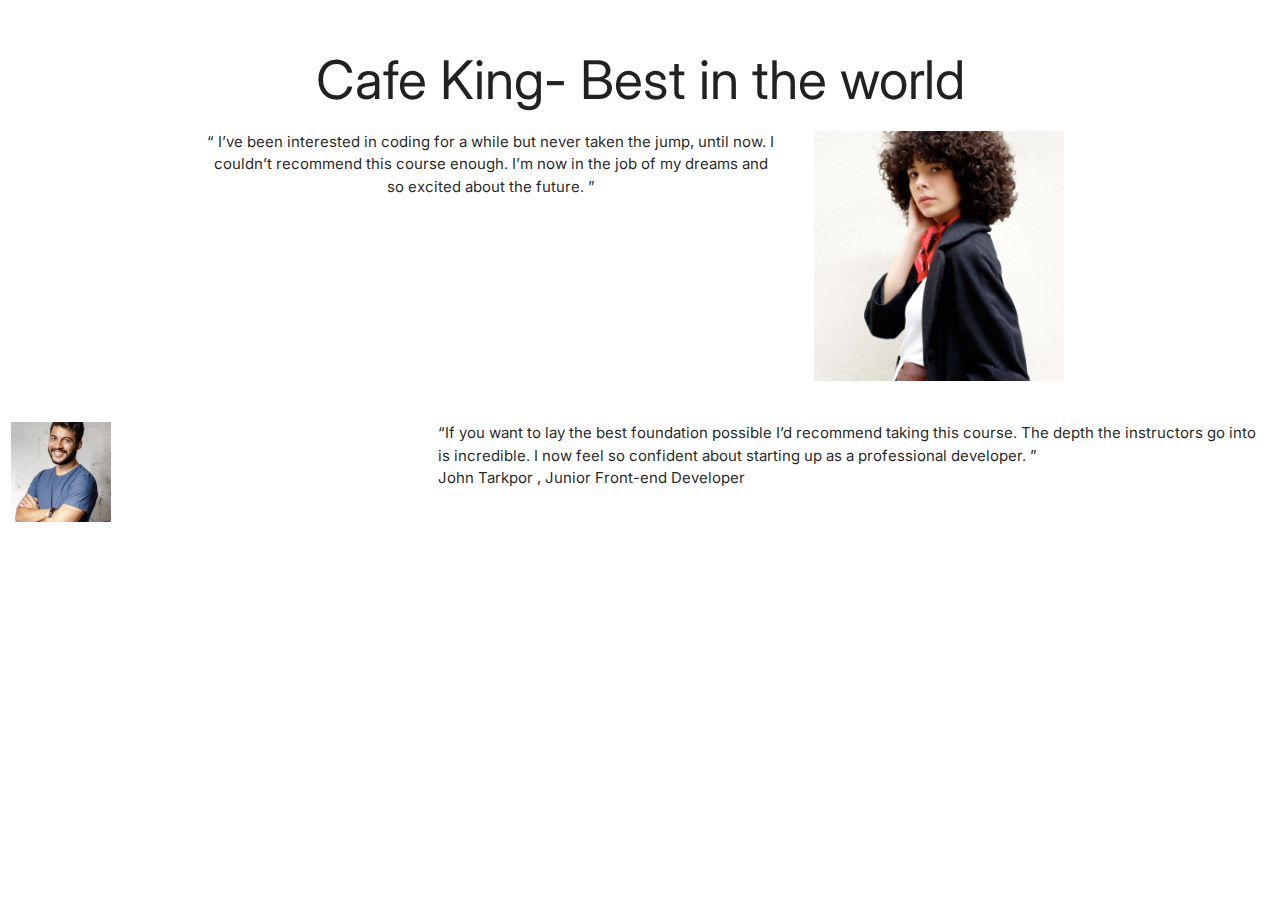
==== coding-bootcamp-testimonials-slider-master/index.html @ 4dec3c2e "coding-bootcamp-testimonials-slider-master" ====
<!DOCTYPE html>
<html lang="en">
<head>
  <meta charset="UTF-8">
  <meta name="viewport" content="width=device-width, initial-scale=1.0"> <!-- displays site properly based on user's device -->

  <link rel="icon" type="image/png" sizes="32x32" href="./images/favicon-32x32.png">

  <!--css-->
  <link rel="stylesheet" href="style.css"/>

  <!-- Compiled and minified CSS -->
  <link rel="stylesheet" href="https://cdnjs.cloudflare.com/ajax/libs/materialize/1.0.0/css/materialize.min.css">

  <!--google font-->
  <link href="https://fonts.googleapis.com/css2?family=Inter:wght@300&display=swap" rel="stylesheet"> 
  
  <title>Coding Bootcamp Testimonials Slider</title>

  
</head>
<body>
    <section class="description">
        <div class="section white center">
          <h2 class="header">Cafe King- Best in the world</h2>
            <div class="row container center">
              <div class="col center l8 s12 move">
                <p>
                  “ I’ve been interested in coding for a while but never taken the jump, until now. 
                  I couldn’t recommend this course enough. I’m now in the job of my dreams and so 
                  excited about the future. ”
                </p>
              </div><!--Larger 8 col and small 12 col-->
              <div class="col center l4 s12 move">
                <img src="images/image-tanya.jpg" height="250" width="auto" alt="coustmer">
              </div>
                
              </div>
            </div>
          </section>

        </li>

        <li>

          <div class="row">

            <div class="col s12 l4">
              <div class="card-image">
                <img src="images/image-john.jpg" height="100" width="100">
              </div>
            </div>

            
            <div class="col s12 l8">  
                <div class="card-stacked">
                <div class="card-content">
                  <p>“If you want to lay the best foundation possible I’d recommend taking this course. 
                    The depth the instructors go into is incredible. I now feel so confident about 
                    starting up as a professional developer. ”</p>
                </div>
                <div class="card-action">
                  <p>John Tarkpor , Junior Front-end Developer</p>
                </div>
              </div>
            </div>


          </div>

        </li>
      </ul>
    </div>
  </section>





  <!--Jqury Cdn from google-->
  <script src="https://cdnjs.cloudflare.com/ajax/libs/jquery/3.5.1/jquery.min.js" integrity="sha256-9/aliU8dGd2tb6OSsuzixeV4y/faTqgFtohetphbbj0=" crossorigin="anonymous"></script>
    
  <!-- Compiled and minified JavaScript -->
  <script src="https://cdnjs.cloudflare.com/ajax/libs/materialize/1.0.0/js/materialize.min.js"></script>

  <!--Coustom JS-->
  <script src="file.js"></script>
</body>
</html>



<!--

    <div class="col s12 m7">
    <h2 class="header">Horizontal Card</h2>
    <div class="card horizontal">
      <div class="card-image">
        <img src="https://lorempixel.com/100/190/nature/6">
      </div>
      <div class="card-stacked">
        <div class="card-content">
          <p>I am a very simple card. I am good at containing small bits of information.</p>
        </div>
        <div class="card-action">
          <a href="#">This is a link</a>
        </div>
      </div>
    </div>
  </div>

-->



<!--
<div class="row">

            <div class="col s12 l4">
              <div class="card-image">
                <img src="images/image-tanya.jpg" height="100" width="100">
              </div>
            </div>

            
            <div class="col s12 l8">  
                <div class="card-stacked">
                <div class="card-content">
                  <p>“ I’ve been interested in coding for a while but never taken the jump, until now. 
                    I couldn’t recommend this course enough. I’m now in the job of my dreams and so 
                    excited about the future. ”</p>
                </div>
                <div class="card-action">
                  <p> Tanya Sinclair , UX Engineer</p>
                </div>
              </div>
            </div>
          </div>

  

  “ I’ve been interested in coding for a while but never taken the jump, until now. 
  I couldn’t recommend this course enough. I’m now in the job of my dreams and so 
  excited about the future. ”

  Tanya Sinclair
  UX Engineer

  “ If you want to lay the best foundation possible I’d recommend taking this course. 
  The depth the instructors go into is incredible. I now feel so confident about 
  starting up as a professional developer. ”

  John Tarkpor
  Junior Front-end Developer
  
  <div class="attribution">
    Challenge by <a href="https://www.frontendmentor.io?ref=challenge" target="_blank">Frontend Mentor</a>. 
    Coded by <a href="#">Your Name Here</a>.
  </div>

-->
---- coding-bootcamp-testimonials-slider-master/style.css ----
*{
    margin: 0;
    padding: 0;
}

body{
    font-family: 'Inter', sans-serif;
}

li.indicator-item:nth-child(1){
    background: url(images/icon-prev.svg) no-repeat center;
    margin-left: 200px !important;
    border-radius: 100px 0px 0px 100px !important;


}


li.indicator-item:nth-child(2){
    background: url(images/icon-next.svg) no-repeat center; 
    margin-left: -10px !important;
    border-radius: 0px 100px 100px 0px !important;

}

.indicators .indicator-item{
    height: 50px !important;
    width: 50px !important;
    margin-bottom: -15px !important;    

}

@media only screen and (max-width:600px){
    .carousel { 
        min-height:800px !important;
    }    
    .indicators .indicator-item{
        margin-bottom: 50px !important;    
    }
    li.indicator-item:nth-child(2){
        margin-right: 120px !important;
    }
}

.mytext{
    margin-top: 50px !important;
    margin-left: 50px !important;
    background:url(images/pattern-quotes.svg) no-repeat;
}
.img{
    background-image: url(images/pattern-bg.svg) no-repeat;
    position: absolute !important;
    top:80px !important;
}
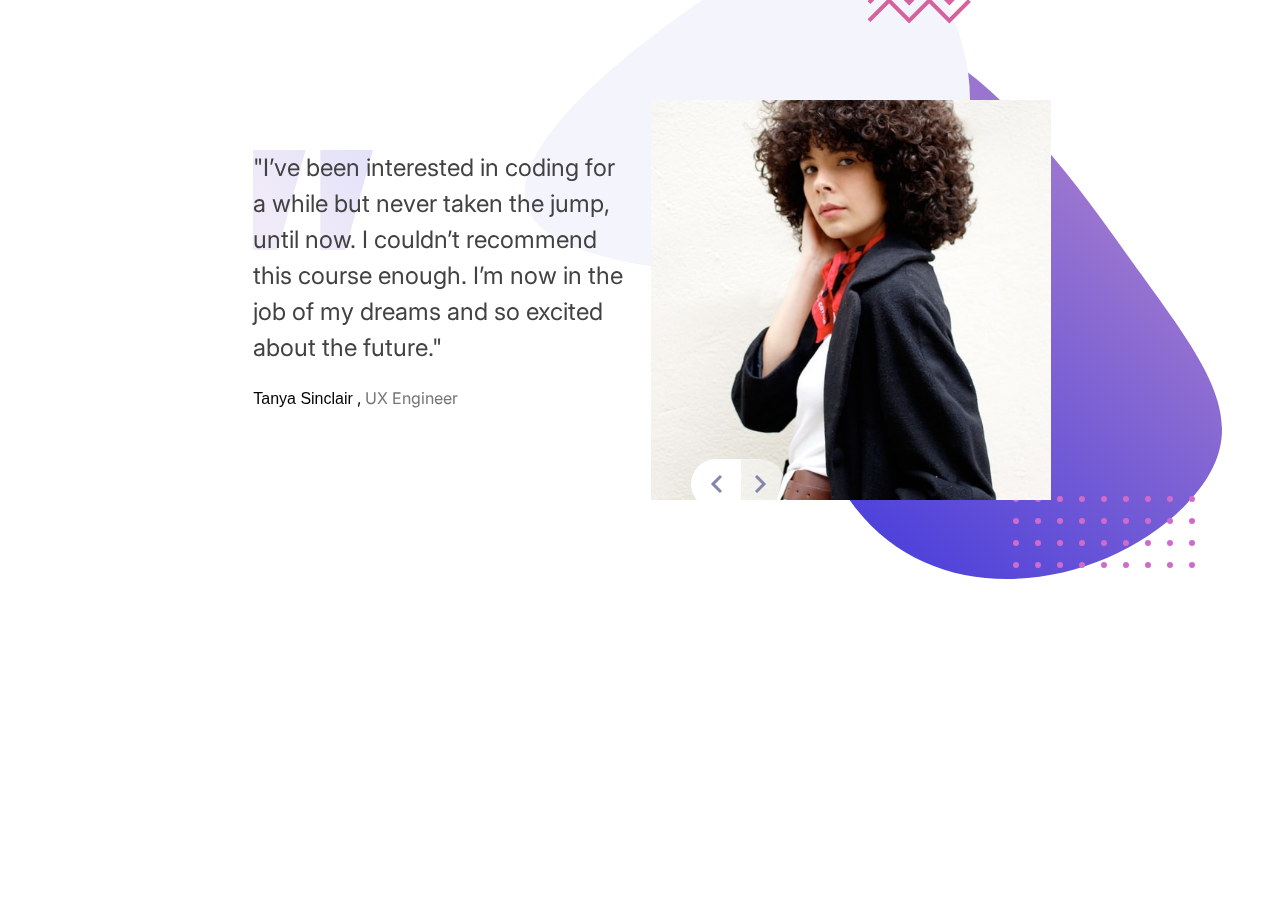
==== commit c947b774: "Add files via upload" ====
--- a/coding-bootcamp-testimonials-slider-master/index.html
+++ b/coding-bootcamp-testimonials-slider-master/index.html
@@ -1,161 +1,80 @@
-<!DOCTYPE html>
-<html lang="en">
-<head>
-  <meta charset="UTF-8">
-  <meta name="viewport" content="width=device-width, initial-scale=1.0"> <!-- displays site properly based on user's device -->
-
-  <link rel="icon" type="image/png" sizes="32x32" href="./images/favicon-32x32.png">
-
-  <!--css-->
-  <link rel="stylesheet" href="style.css"/>
-
-  <!-- Compiled and minified CSS -->
-  <link rel="stylesheet" href="https://cdnjs.cloudflare.com/ajax/libs/materialize/1.0.0/css/materialize.min.css">
-
-  <!--google font-->
-  <link href="https://fonts.googleapis.com/css2?family=Inter:wght@300&display=swap" rel="stylesheet"> 
-  
-  <title>Coding Bootcamp Testimonials Slider</title>
-
-  
-</head>
-<body>
-    <section class="description">
-        <div class="section white center">
-          <h2 class="header">Cafe King- Best in the world</h2>
-            <div class="row container center">
-              <div class="col center l8 s12 move">
-                <p>
-                  “ I’ve been interested in coding for a while but never taken the jump, until now. 
-                  I couldn’t recommend this course enough. I’m now in the job of my dreams and so 
-                  excited about the future. ”
-                </p>
-              </div><!--Larger 8 col and small 12 col-->
-              <div class="col center l4 s12 move">
-                <img src="images/image-tanya.jpg" height="250" width="auto" alt="coustmer">
-              </div>
-                
-              </div>
-            </div>
-          </section>
-
-        </li>
-
-        <li>
-
-          <div class="row">
-
-            <div class="col s12 l4">
-              <div class="card-image">
-                <img src="images/image-john.jpg" height="100" width="100">
-              </div>
-            </div>
-
-            
-            <div class="col s12 l8">  
-                <div class="card-stacked">
-                <div class="card-content">
-                  <p>“If you want to lay the best foundation possible I’d recommend taking this course. 
-                    The depth the instructors go into is incredible. I now feel so confident about 
-                    starting up as a professional developer. ”</p>
-                </div>
-                <div class="card-action">
-                  <p>John Tarkpor , Junior Front-end Developer</p>
-                </div>
-              </div>
-            </div>
-
-
-          </div>
-
-        </li>
-      </ul>
-    </div>
-  </section>
-
-
-
-
-
-  <!--Jqury Cdn from google-->
-  <script src="https://cdnjs.cloudflare.com/ajax/libs/jquery/3.5.1/jquery.min.js" integrity="sha256-9/aliU8dGd2tb6OSsuzixeV4y/faTqgFtohetphbbj0=" crossorigin="anonymous"></script>
-    
-  <!-- Compiled and minified JavaScript -->
-  <script src="https://cdnjs.cloudflare.com/ajax/libs/materialize/1.0.0/js/materialize.min.js"></script>
-
-  <!--Coustom JS-->
-  <script src="file.js"></script>
-</body>
-</html>
-
-
-
-<!--
-
-    <div class="col s12 m7">
-    <h2 class="header">Horizontal Card</h2>
-    <div class="card horizontal">
-      <div class="card-image">
-        <img src="https://lorempixel.com/100/190/nature/6">
-      </div>
-      <div class="card-stacked">
-        <div class="card-content">
-          <p>I am a very simple card. I am good at containing small bits of information.</p>
-        </div>
-        <div class="card-action">
-          <a href="#">This is a link</a>
-        </div>
-      </div>
-    </div>
-  </div>
-
--->
-
-
-
-<!--
-<div class="row">
-
-            <div class="col s12 l4">
-              <div class="card-image">
-                <img src="images/image-tanya.jpg" height="100" width="100">
-              </div>
-            </div>
-
-            
-            <div class="col s12 l8">  
-                <div class="card-stacked">
-                <div class="card-content">
-                  <p>“ I’ve been interested in coding for a while but never taken the jump, until now. 
-                    I couldn’t recommend this course enough. I’m now in the job of my dreams and so 
-                    excited about the future. ”</p>
-                </div>
-                <div class="card-action">
-                  <p> Tanya Sinclair , UX Engineer</p>
-                </div>
-              </div>
-            </div>
-          </div>
-
-  
-
-  “ I’ve been interested in coding for a while but never taken the jump, until now. 
-  I couldn’t recommend this course enough. I’m now in the job of my dreams and so 
-  excited about the future. ”
-
-  Tanya Sinclair
-  UX Engineer
-
-  “ If you want to lay the best foundation possible I’d recommend taking this course. 
-  The depth the instructors go into is incredible. I now feel so confident about 
-  starting up as a professional developer. ”
-
-  John Tarkpor
-  Junior Front-end Developer
-  
-  <div class="attribution">
-    Challenge by <a href="https://www.frontendmentor.io?ref=challenge" target="_blank">Frontend Mentor</a>. 
-    Coded by <a href="#">Your Name Here</a>.
-  </div>
-
--->+<!DOCTYPE html>
+<html lang="en">
+<head>
+  <meta charset="UTF-8">
+  <meta name="viewport" content="width=device-width, initial-scale=1.0"> <!-- displays site properly based on user's device -->
+
+  <link rel="icon" type="image/png" sizes="32x32" href="./images/favicon-32x32.png">
+
+  <!--css-->
+  <link rel="stylesheet" href="style.css"/>
+
+  <!-- Compiled and minified CSS -->
+  <link rel="stylesheet" href="https://cdnjs.cloudflare.com/ajax/libs/materialize/1.0.0/css/materialize.min.css">
+
+  <!--google font-->
+  <link href="https://fonts.googleapis.com/css2?family=Inter:wght@300&display=swap" rel="stylesheet"> 
+  
+  <title>Coding Bootcamp Testimonials Slider</title>
+
+  
+</head>
+<body>
+
+    <section class="fcards container" style="margin-top:100px;">
+      <div class="carousel carousel-slider">
+        <div class="carousel-item" href="#one!">
+            <div class="row">
+
+
+                <div class="col s12 l6 ">
+                    
+                    <p class="mytext grey-text text-darken-3" style="font-size: 24px;">"I’ve been interested in coding for a while but never taken the jump, until now. I couldn’t recommend this course enough. I’m now in the job of my dreams and so excited about the future."</p>
+                    <p style="font-size: 16px;margin-top:20px;margin-left:50px" class="black-text"><span style="font-family: 'Inter Bold', sans-serif;">Tanya Sinclair</span>  , <span class="grey-text text-darken-1">  UX Engineer</span></p>
+
+                </div>
+
+                <div class="col s12 l6 ">
+                    <img src="images/image-tanya.jpg" alt="John" height="400" width="auto">
+                </div>
+
+            </div>
+        </div>
+
+        <div class="carousel-item" href="#two!">
+            <div class="row">
+
+                <div class="col s12 l6 ">            
+                    <p class="mytext grey-text text-darken-3" style="font-size: 24px;">"If you want to lay the best foundation possible I’d recommend taking this course. The depth the instructors go into is incredible. now feel so confident about starting up as a professional developer."</p>
+                    <p style="font-size: 16px;margin-top:20px;margin-left:50px" class="black-text"> <span style="font-family: 'Inter Bold', sans-serif;">John Tarkpor</span> ,  <span class="grey-text text-darken-1">Junior Front-end Developer</span></p>
+                </div>
+                <div class="col s12 l6 ">
+                    <img src="images/image-john.jpg" alt="John" height="400" width="auto">
+                </div>
+            </div>
+        </div>
+      </div>
+
+    </section>
+
+
+
+
+
+
+
+
+
+<!--Jqury Cdn from google-->
+<script src="https://cdnjs.cloudflare.com/ajax/libs/jquery/3.5.1/jquery.min.js" integrity="sha256-9/aliU8dGd2tb6OSsuzixeV4y/faTqgFtohetphbbj0=" crossorigin="anonymous"></script>
+    
+<!-- Compiled and minified JavaScript -->
+<script src="https://cdnjs.cloudflare.com/ajax/libs/materialize/1.0.0/js/materialize.min.js"></script>
+
+<!--Coustom JS-->
+<script src="file.js"></script>
+</body>
+</html>
+
+
+
--- a/coding-bootcamp-testimonials-slider-master/style.css
+++ b/coding-bootcamp-testimonials-slider-master/style.css
@@ -5,6 +5,9 @@
 
 body{
     font-family: 'Inter', sans-serif;
+     background-image: url(images/pattern-bg.svg);
+     background-repeat: no-repeat !important;
+     background-position: 90% !important;
 }
 
 li.indicator-item:nth-child(1){
